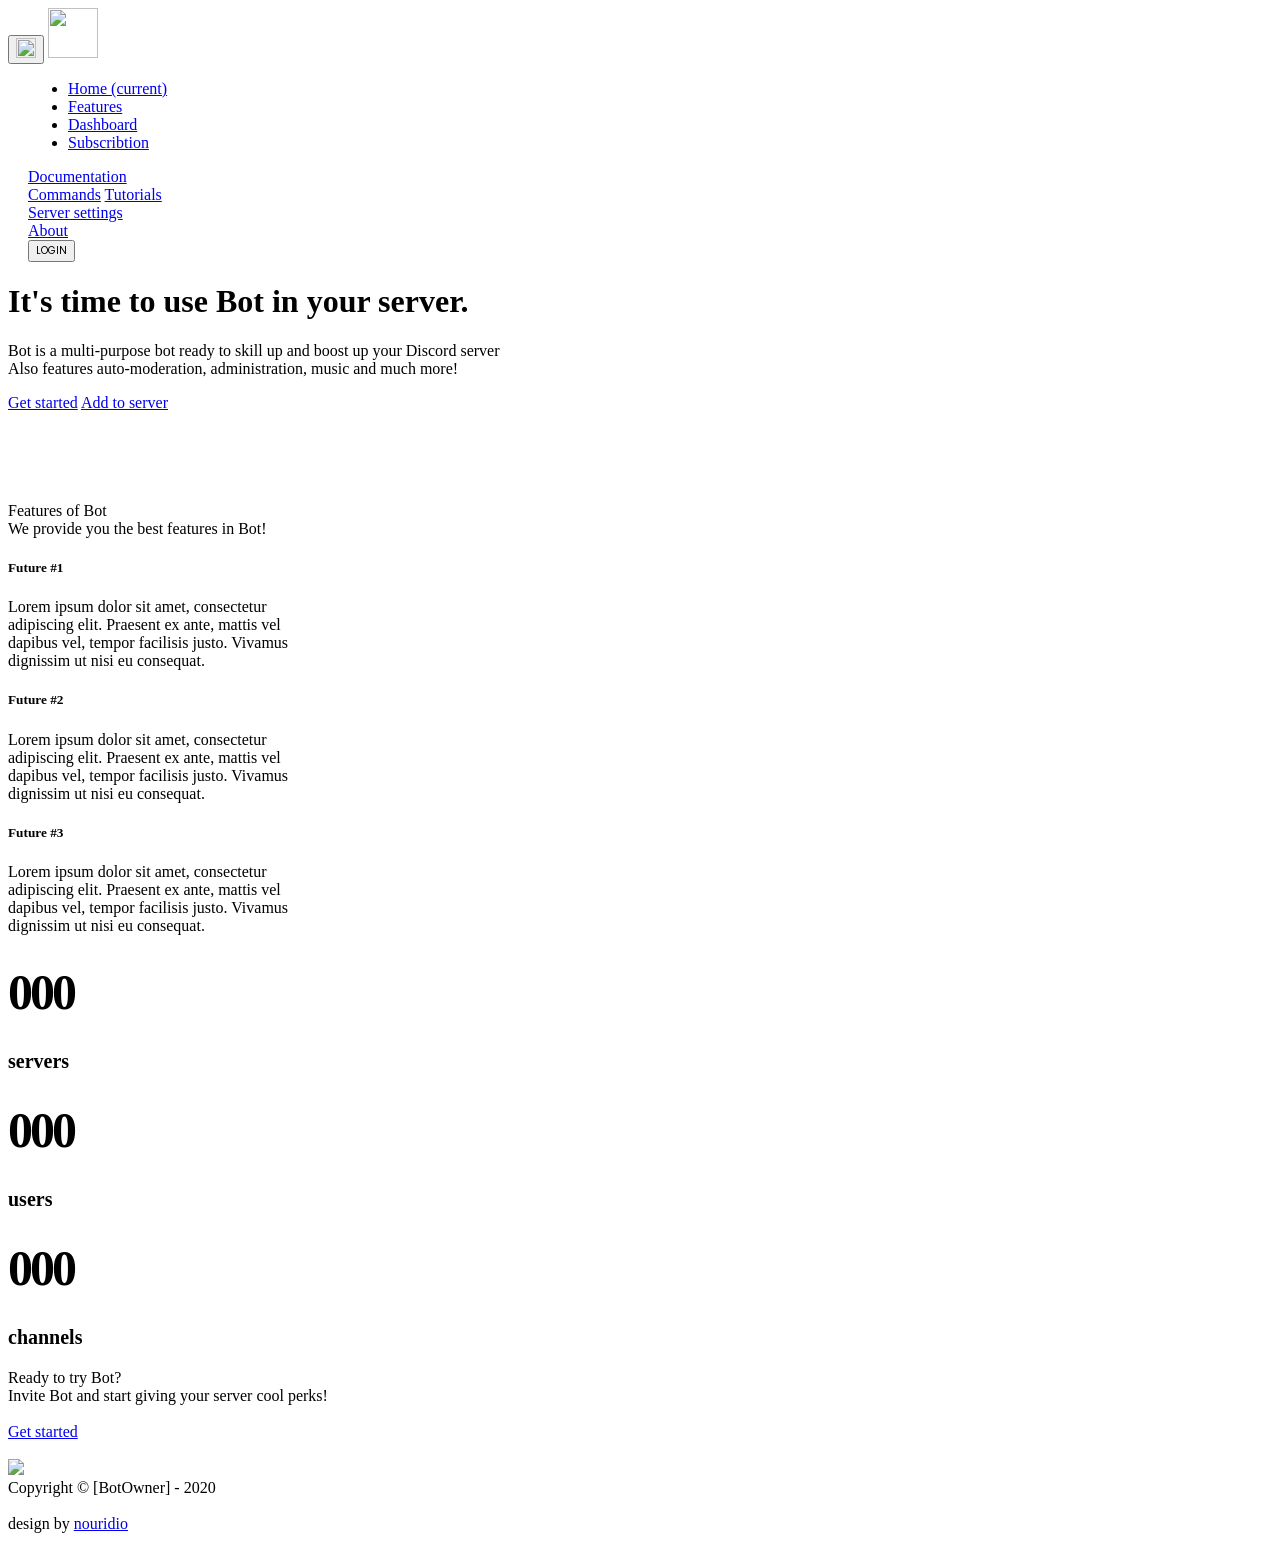
==== index.html @ 9c21bf8c "Add files via upload" ====
<!DOCTYPE html>
<html lang="en">
<head>
    <meta charset="UTF-8">
    <meta name="viewport" content="width=device-width, initial-scale=1, shrink-to-fit=no">
    <link rel="stylesheet" href="css/bootstrap.min.css">
    <link rel="stylesheet" href="css/main.css">
    <link rel="stylesheet" href="css/now-ui-kit.css">
    <link href="https://fonts.googleapis.com/css?family=Poppins:300,400,600,700,800,900&display=swap" rel="stylesheet">
    <link href="https://fonts.googleapis.com/css?family=Montserrat:400,600,700,800,900&display=swap" rel="stylesheet">
    <link href="https://fonts.googleapis.com/css?family=Lato:300,400,600,700,800,900&display=swap" rel="stylesheet">
    <title>Your bot name</title>
</head>
<body>
<nav class="navbar navbar-expand-lg bg-transparent">
    <button class="navbar-toggler" type="button" data-toggle="collapse" data-target="#navbarSupportedContent" aria-controls="navbarSupportedContent" aria-expanded="false" aria-label="Toggle navigation">
        <img src="assets/menuIcon.svg" width="20px" height="20px" style="max-width: none !important;">
    </button>
    <img src="assets/BotLogo.svg" width="50" height="50">
    <div class="collapse navbar-collapse" id="navbarSupportedContent" style="margin-left: 20px !important">
        <ul class="navbar-nav mr-auto">
            <li class="nav-item active">
                <a class="nav-link" href="#/">Home <span class="sr-only">(current)</span></a>
            </li>
            <li class="nav-item">
                <a class="nav-link" href="/features">Features</a>
            </li>
            <li class="nav-item">
                <a class="nav-link" href="/features">Dashboard</a>
            </li>
            <li class="nav-item">
                <a class="nav-link" href="/features">Subscribtion</a>
            </li>
        </ul>
        <div class="nav-item dropdown">
            <a class="nav-link dropdown-toggle" href="#" id="navbarDropdown" role="button" data-toggle="dropdown" aria-haspopup="true" aria-expanded="false">
                Documentation
            </a>
            <div class="dropdown-menu" aria-labelledby="navbarDropdown">
                <a class="dropdown-item" href="/commands">Commands</a>
                <a class="dropdown-item" href="/tutorials">Tutorials</a>
                <div class="dropdown-divider"></div>
                <a class="dropdown-item" href="/server-settings">Server settings</a>
            </div>
        </div>
        <div class="nav-item">
            <a class="nav-link" href="/about">About</a>
        </div>
        <button class="btn login-btn btn-outline-accent my-2 my-sm-0" style="font-size: 10px !important;font-family: poppins !important;">LOGIN</button>
    </div>
</nav>
<div class="heading">
    <h1 class="display-5 title">It's time to use Bot in your server.</h1>
    <p class="subtitle">Bot is a multi-purpose bot ready to skill up and boost up your Discord server<br />Also features auto-moderation, administration, music and much more!</p>
    <a class="btn btn-primary btn-lg" href="#start_link" target="_blank" role="button">Get started</a>
    <a class="btn btn-secondary btn-lg" href="#server_link" target="_blank" role="button">Add to server</a>
    <br /><br /><br /><br /><br /><br />
</div>
<div class="features">
    <div class="title">Features of Bot</div>
    <div class="subtitle">We provide you the best features in Bot!</div>
    <div class="cards">
        <div class="card" style="width: 18rem;">
        <div class="card-body">
            <h5 class="card-title">Future #1</h5>
            <p class="card-text">Lorem ipsum dolor sit amet, consectetur adipiscing elit. Praesent ex ante, mattis vel dapibus vel, tempor facilisis justo. Vivamus dignissim ut nisi eu consequat.</p>
        </div>
    </div>
        <div class="card" style="width: 18rem;">
            <div class="card-body">
                <h5 class="card-title">Future #2</h5>
                <p class="card-text">Lorem ipsum dolor sit amet, consectetur adipiscing elit. Praesent ex ante, mattis vel dapibus vel, tempor facilisis justo. Vivamus dignissim ut nisi eu consequat.</p>
            </div>
        </div>
        <div class="card" style="width: 18rem;">
            <div class="card-body">
                <h5 class="card-title">Future #3</h5>
                <p class="card-text">Lorem ipsum dolor sit amet, consectetur adipiscing elit. Praesent ex ante, mattis vel dapibus vel, tempor facilisis justo. Vivamus dignissim ut nisi eu consequat.</p>
            </div>
        </div>
    </div>
</div>
<div class="statistics">
    <div class="cards">
        <div class="card statistic" style="width: 18rem;">
            <div class="card-body">
                <p class="card-title" style="font-size: 50px !important;line-height: 15px !important;letter-spacing: -0.06em !important;font-weight: bold !important;">000</h1>
                <p style="font-weight: bold !important;font-size: 20px !important;">servers</p>
            </div>
        </div>
        <div class="card statistic" style="width: 18rem;">
            <div class="card-body">
                <p class="card-title" style="font-size: 50px !important;line-height: 15px !important;letter-spacing: -0.06em !important;font-weight: bold !important;">000</h1>
                <p style="font-weight: bold !important;font-size: 20px !important;">users</p>
            </div>
        </div>
        <div class="card statistic" style="width: 18rem;">
            <div class="card-body">
                <p class="card-title" style="font-size: 50px !important;line-height: 15px !important;letter-spacing: -0.06em !important;font-weight: bold !important;">000</h1>
                <p style="font-weight: bold !important;font-size: 20px !important;">channels</p>
            </div>
        </div>
    </div>
</div>
<div class="page_end">
    <div class="start">
        <div class="card">
            <div class="card-body gs-card">
                <div class="title">Ready to try Bot?</div>
                <div class="subtitle">Invite Bot and start giving your server cool perks!</div>
                <br />
                <a class="btn btn-primary btn-lg" href="#start_link" role="button">Get started</a>
            </div><br />
        </div>
    </div>
    <div class="footer">
        <div class="bot-footer">
            <img src="assets/BotLogoWord.svg" width="150"><br />
            Copyright © [BotOwner] - 2020
        </div><br/>
        <div class="nouridio">design by <a href="https://twitter.com/Nouridio"> nouridio</a></div>
    </div>
</div>
<script src="https://code.jquery.com/jquery-3.3.1.slim.min.js" integrity="sha384-q8i/X+965DzO0rT7abK41JStQIAqVgRVzpbzo5smXKp4YfRvH+8abtTE1Pi6jizo" crossorigin="anonymous"></script>
<script src="https://cdnjs.cloudflare.com/ajax/libs/popper.js/1.14.7/umd/popper.min.js" integrity="sha384-UO2eT0CpHqdSJQ6hJty5KVphtPhzWj9WO1clHTMGa3JDZwrnQq4sF86dIHNDz0W1" crossorigin="anonymous"></script>
<script src="https://stackpath.bootstrapcdn.com/bootstrap/4.3.1/js/bootstrap.min.js" integrity="sha384-JjSmVgyd0p3pXB1rRibZUAYoIIy6OrQ6VrjIEaFf/nJGzIxFDsf4x0xIM+B07jRM" crossorigin="anonymous"></script>
<script src="js/now-ui-kit.min.js"></script>
</body>
</html>
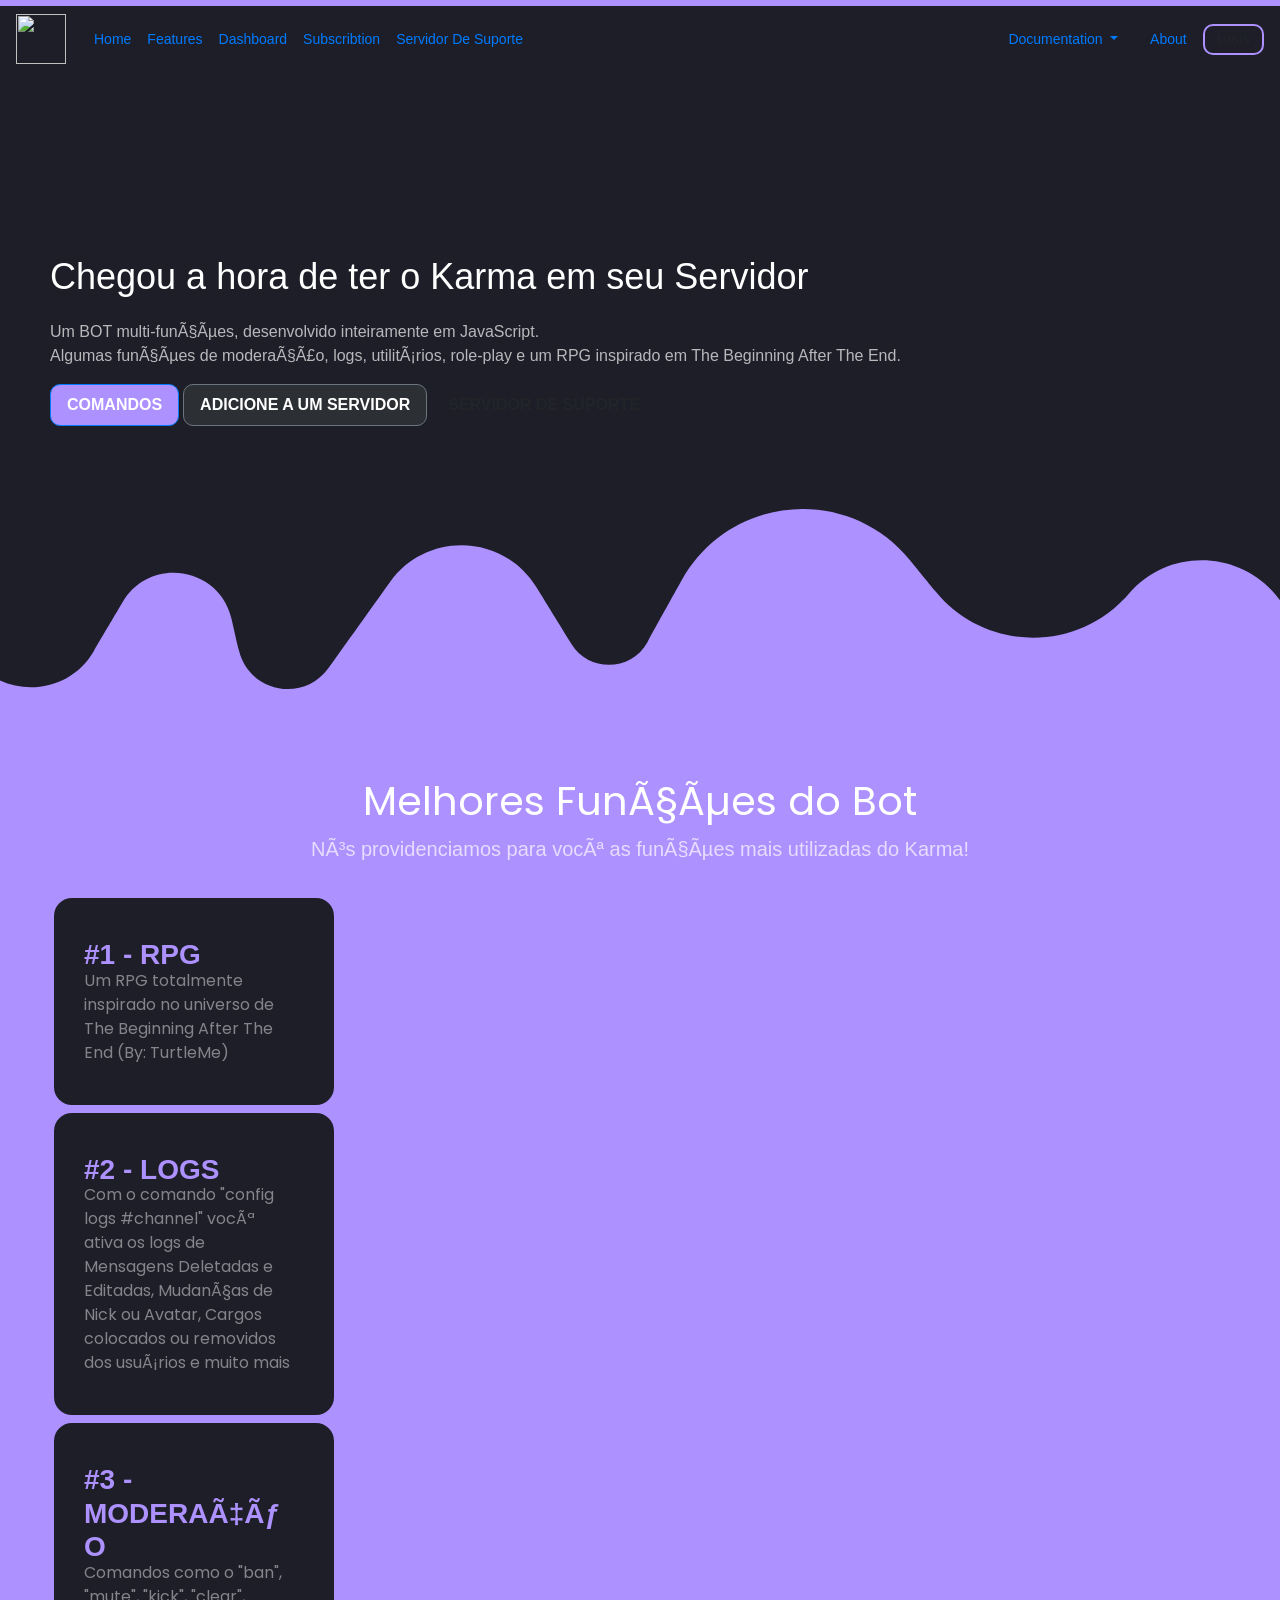
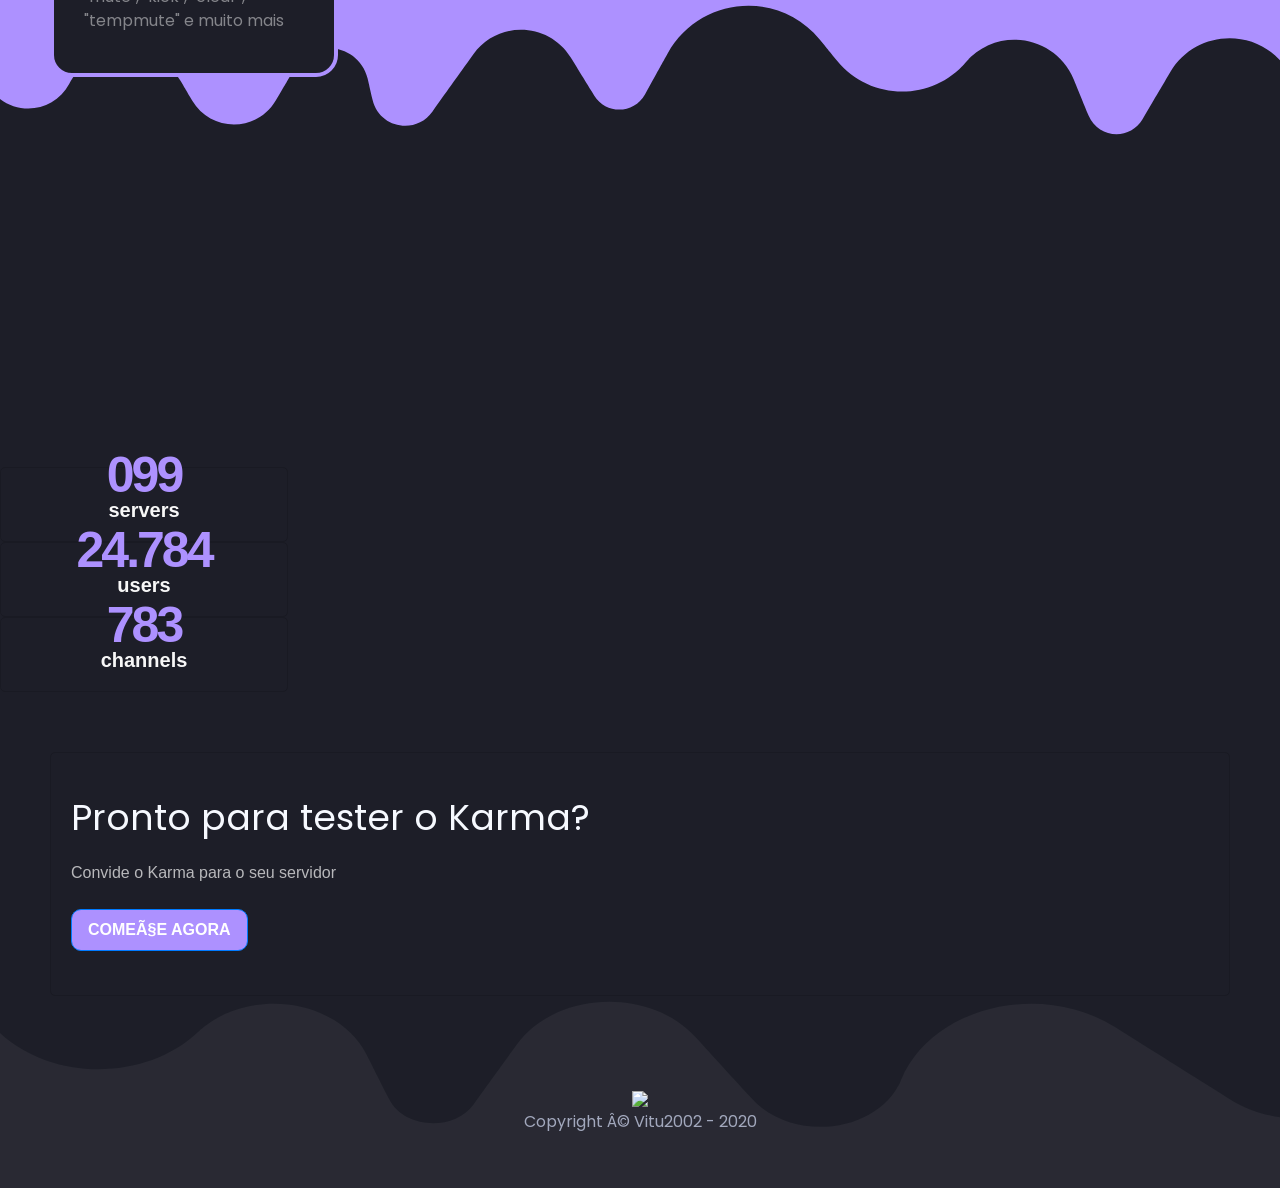
==== commit 04c5b08e: "Add files via upload" ====
--- a/index.html
+++ b/index.html
@@ -1,7 +1,7 @@
 <!DOCTYPE html>
-<html lang="en">
+<html lang="pt-br">
 <head>
-    <meta charset="UTF-8">
+    <meta charset="UTF-3">
     <meta name="viewport" content="width=device-width, initial-scale=1, shrink-to-fit=no">
     <link rel="stylesheet" href="css/bootstrap.min.css">
     <link rel="stylesheet" href="css/main.css">
@@ -9,14 +9,14 @@
     <link href="https://fonts.googleapis.com/css?family=Poppins:300,400,600,700,800,900&display=swap" rel="stylesheet">
     <link href="https://fonts.googleapis.com/css?family=Montserrat:400,600,700,800,900&display=swap" rel="stylesheet">
     <link href="https://fonts.googleapis.com/css?family=Lato:300,400,600,700,800,900&display=swap" rel="stylesheet">
-    <title>Your bot name</title>
+    <title>Karma</title>
 </head>
 <body>
 <nav class="navbar navbar-expand-lg bg-transparent">
     <button class="navbar-toggler" type="button" data-toggle="collapse" data-target="#navbarSupportedContent" aria-controls="navbarSupportedContent" aria-expanded="false" aria-label="Toggle navigation">
         <img src="assets/menuIcon.svg" width="20px" height="20px" style="max-width: none !important;">
     </button>
-    <img src="assets/BotLogo.svg" width="50" height="50">
+    <img src="assets/KarmaIcon.png" width="50" height="50">
     <div class="collapse navbar-collapse" id="navbarSupportedContent" style="margin-left: 20px !important">
         <ul class="navbar-nav mr-auto">
             <li class="nav-item active">
@@ -30,6 +30,9 @@
             </li>
             <li class="nav-item">
                 <a class="nav-link" href="/features">Subscribtion</a>
+            </li>
+            <li class="nav-item">
+                <a class="nav-link" href="#/">Servidor de Suporte <span class="sr-only">(current)</span></a>
             </li>
         </ul>
         <div class="nav-item dropdown">
@@ -50,32 +53,33 @@
     </div>
 </nav>
 <div class="heading">
-    <h1 class="display-5 title">It's time to use Bot in your server.</h1>
-    <p class="subtitle">Bot is a multi-purpose bot ready to skill up and boost up your Discord server<br />Also features auto-moderation, administration, music and much more!</p>
-    <a class="btn btn-primary btn-lg" href="#start_link" target="_blank" role="button">Get started</a>
-    <a class="btn btn-secondary btn-lg" href="#server_link" target="_blank" role="button">Add to server</a>
+    <h1 class="display-5 title">Chegou a hora de ter o Karma em seu Servidor</h1>
+    <p class="subtitle">Um BOT multi-funções, desenvolvido inteiramente em JavaScript. <br />Algumas funções de moderação, logs, utilitários, role-play e um RPG inspirado em The Beginning After The End.</p>
+    <a class="btn btn-primary btn-lg" href="#start_link" target="_blank" role="button">Comandos</a>
+    <a class="btn btn-secondary btn-lg" href="https://discord.com/api/oauth2/authorize?client_id=706939846379176046&permissions=470674678&scope=bot" target="_blank" role="button">Adicione a um Servidor</a>
+    <a class="btn btn-tertiary btn-lg" href="https://discord.gg/CdBTdD6" target="_blank" role="button">Servidor de Suporte</a>
     <br /><br /><br /><br /><br /><br />
 </div>
 <div class="features">
-    <div class="title">Features of Bot</div>
-    <div class="subtitle">We provide you the best features in Bot!</div>
+    <div class="title">Melhores Funções do Bot</div>
+    <div class="subtitle">Nós providenciamos para você as funções mais utilizadas do Karma!</div>
     <div class="cards">
         <div class="card" style="width: 18rem;">
         <div class="card-body">
-            <h5 class="card-title">Future #1</h5>
-            <p class="card-text">Lorem ipsum dolor sit amet, consectetur adipiscing elit. Praesent ex ante, mattis vel dapibus vel, tempor facilisis justo. Vivamus dignissim ut nisi eu consequat.</p>
+            <h5 class="card-title">#1 - RPG</h5>
+            <p class="card-text">Um RPG totalmente inspirado no universo de The Beginning After The End (By: TurtleMe)</p>
         </div>
     </div>
         <div class="card" style="width: 18rem;">
             <div class="card-body">
-                <h5 class="card-title">Future #2</h5>
-                <p class="card-text">Lorem ipsum dolor sit amet, consectetur adipiscing elit. Praesent ex ante, mattis vel dapibus vel, tempor facilisis justo. Vivamus dignissim ut nisi eu consequat.</p>
+                <h5 class="card-title">#2 - LOGS</h5>
+                <p class="card-text">Com o comando "config logs #channel" você ativa os logs de Mensagens Deletadas e Editadas, Mudanças de Nick ou Avatar, Cargos colocados ou removidos dos usuários e muito mais</p>
             </div>
         </div>
         <div class="card" style="width: 18rem;">
             <div class="card-body">
-                <h5 class="card-title">Future #3</h5>
-                <p class="card-text">Lorem ipsum dolor sit amet, consectetur adipiscing elit. Praesent ex ante, mattis vel dapibus vel, tempor facilisis justo. Vivamus dignissim ut nisi eu consequat.</p>
+                <h5 class="card-title">#3 - MODERAÇÃO</h5>
+                <p class="card-text">Comandos como o "ban", "mute", "kick", "clear", "tempmute" e muito mais</p>
             </div>
         </div>
     </div>
@@ -84,19 +88,19 @@
     <div class="cards">
         <div class="card statistic" style="width: 18rem;">
             <div class="card-body">
-                <p class="card-title" style="font-size: 50px !important;line-height: 15px !important;letter-spacing: -0.06em !important;font-weight: bold !important;">000</h1>
+                <p class="card-title" style="font-size: 50px !important;line-height: 15px !important;letter-spacing: -0.06em !important;font-weight: bold !important;">099</h1>
                 <p style="font-weight: bold !important;font-size: 20px !important;">servers</p>
             </div>
         </div>
         <div class="card statistic" style="width: 18rem;">
             <div class="card-body">
-                <p class="card-title" style="font-size: 50px !important;line-height: 15px !important;letter-spacing: -0.06em !important;font-weight: bold !important;">000</h1>
+                <p class="card-title" style="font-size: 50px !important;line-height: 15px !important;letter-spacing: -0.06em !important;font-weight: bold !important;">24.784</h1>
                 <p style="font-weight: bold !important;font-size: 20px !important;">users</p>
             </div>
         </div>
         <div class="card statistic" style="width: 18rem;">
             <div class="card-body">
-                <p class="card-title" style="font-size: 50px !important;line-height: 15px !important;letter-spacing: -0.06em !important;font-weight: bold !important;">000</h1>
+                <p class="card-title" style="font-size: 50px !important;line-height: 15px !important;letter-spacing: -0.06em !important;font-weight: bold !important;">783</h1>
                 <p style="font-weight: bold !important;font-size: 20px !important;">channels</p>
             </div>
         </div>
@@ -106,20 +110,18 @@
     <div class="start">
         <div class="card">
             <div class="card-body gs-card">
-                <div class="title">Ready to try Bot?</div>
-                <div class="subtitle">Invite Bot and start giving your server cool perks!</div>
+                <div class="title">Pronto para tester o Karma?</div>
+                <div class="subtitle">Convide o Karma para o seu servidor</div>
                 <br />
-                <a class="btn btn-primary btn-lg" href="#start_link" role="button">Get started</a>
+                <a class="btn btn-primary btn-lg" href="https://discord.com/api/oauth2/authorize?client_id=706939846379176046&permissions=470674678&scope=bot" role="button">Começe agora</a>
             </div><br />
         </div>
     </div>
     <div class="footer">
         <div class="bot-footer">
-            <img src="assets/BotLogoWord.svg" width="150"><br />
-            Copyright © [BotOwner] - 2020
+            <img src="assets/KarmaIcon.png" width="150"><br />
+            Copyright © Vitu2002 - 2020
         </div><br/>
-        <div class="nouridio">design by <a href="https://twitter.com/Nouridio"> nouridio</a></div>
-    </div>
 </div>
 <script src="https://code.jquery.com/jquery-3.3.1.slim.min.js" integrity="sha384-q8i/X+965DzO0rT7abK41JStQIAqVgRVzpbzo5smXKp4YfRvH+8abtTE1Pi6jizo" crossorigin="anonymous"></script>
 <script src="https://cdnjs.cloudflare.com/ajax/libs/popper.js/1.14.7/umd/popper.min.js" integrity="sha384-UO2eT0CpHqdSJQ6hJty5KVphtPhzWj9WO1clHTMGa3JDZwrnQq4sF86dIHNDz0W1" crossorigin="anonymous"></script>
--- a/css/main.css
+++ b/css/main.css
@@ -0,0 +1,207 @@
+body {
+    font-family: 'Poppins', sans-serif !important;
+    background-color: #1D1E28;
+    color: #fff;
+    -webkit-font-smoothing: antialiased;
+    -moz-osx-font-smoothing: grayscale;
+    text-rendering: optimizeLegibility;
+    border-top: 6px #AD91FF solid !important;
+    font-size: 16px;
+}
+
+.nav-link {
+     font-size: 14px !important;
+     background: transparent !important;
+     font-family: Lato, sans-serif !important;
+     text-transform: capitalize !important;
+ }
+ .nav-link:hover {
+     background: transparent !important;
+     color: #AD91FF !important;
+     font-weight: bold !important;
+ }
+
+ .login-btn {
+     border: 2px solid #AD91FF !important;
+     font-size: 10px !important;
+ }
+ .login-btn:hover {
+     background: #AD91FF !important;
+ }
+.navbar {
+    box-shadow: none !important
+}
+
+.navbar-brand {
+    font-size: 25px !important
+}
+
+.navbar-toggler-icon {
+    color: #fff !important
+}
+
+.btn {
+    border-radius: 10px !important;
+    font-size: 16px !important;
+    font-weight: 600 !important;
+    text-transform: uppercase !important;
+}
+
+.btn-primary {
+    background-color: #AD91FF!important
+}
+.btn-secondary {
+    background-color: #2C2F33 !important
+}
+.heading {
+    padding: 160px 50px !important;
+    color: #fff !important;
+    background-image: url("../assets/wavy-purple-by-nouridio.svg") !important;
+    background-position: bottom !important;
+    background-size: 300% !important;
+    background-repeat: no-repeat !important;
+}
+
+.title {
+    line-height: 90px !important;
+    margin-bottom: -2px !important;
+    font-size: 36px !important
+}
+
+.subtitle {
+    color: rgba(255, 255, 255, 0.685) !important;
+    font-size: 16px !important;
+    font-family: 'Lato', sans-serif;
+}
+
+
+.features {
+    text-align: center !important;
+    background: #AD91FF !important;
+    padding: 60px 50px !important;
+    background-image: url("../assets/wavy-dark-by-nouridio.svg") !important;
+    background-position: bottom !important;
+    background-size: 200% !important;
+    background-repeat: no-repeat !important;
+}
+.features .title {
+    font-size: 40px !important;
+    color: #ffffff !important;
+    line-height: 70px !important;
+}
+
+.features .subtitle {
+    font-size: 20px !important;
+    color: #a2a8bd;
+}
+
+.features .card-body {
+    text-align: left !important;
+}
+
+.features .card-title {
+    margin: 0 0 -3px !important;
+}
+.cards {
+    margin-top: 30px !important;
+}
+
+.card {
+    border-radius: 5px !important;
+    box-shadow: none !important;
+}
+
+.card-title {
+    font-size: 28px !important;
+    font-weight: 600 !important;
+    color: #AD91FF !important;
+}
+
+.statistics {
+    text-align: center !important;
+    padding-top: 300px !important;
+}
+
+.statistics .card-body{
+    padding: 0 !important;
+    height: 280 !important;
+    width: 332 !important;
+    max-height: 280 !important;
+    max-width: 332 !important;
+}
+
+.statistics .title {
+    font-size: 40px !important;
+    color: #ffffff !important;
+    line-height: 70px !important;
+}
+
+.statistics .subtitle {
+    font-size: 20px !important;
+    color: #a2a8bd;
+}
+
+.card.statistic {
+    background: transparent !important;
+    box-shadow: none !important;
+    color: #f7f7f7 !important;
+}
+
+
+.page_end {
+    background-image: url("../assets/wavy-light-by-nouridio.svg") !important;
+    background-position: bottom !important;
+    background-size: 200% !important;
+    background-repeat: no-repeat !important;
+}
+.start {
+    padding: 60px 50px !important
+}
+
+.start .card {
+    background: transparent !important;
+    color: #f6f9ff !important;
+}
+
+.features .card {
+    background: #1D1E28;
+    border-radius: 22px !important;
+    border: 4px solid #AD91FF;
+}
+.features .card-text {
+color: rgba(255, 255, 255, 0.46) !important
+}
+
+.features .card-body {
+    padding: 40px 40px 40px 30px !important;
+}
+
+.navbar-toggler-icon {
+    color: #fff !important
+}
+.footer {
+    text-align: center !important;
+    padding: 5px 6px !important;
+    color: #ecf2ff;
+    padding: 30px 30px !important
+}
+
+.footer .nouridio {
+    font-family: 'Montserrat' !important;
+    font-style: normal !important;
+    font-weight: 600 !important;
+    font-size: 16px !important;
+    line-height: 5px !important;
+    letter-spacing: 0.15em !important;
+    font-variant: small-caps !important;
+}
+
+.footer .nouridio a {
+    color: #AD91FF !important;
+    text-decoration: none !important;
+}
+
+.footer .bot-footer {
+    text-align: center !important;
+    color: #a2a8bd !important
+}
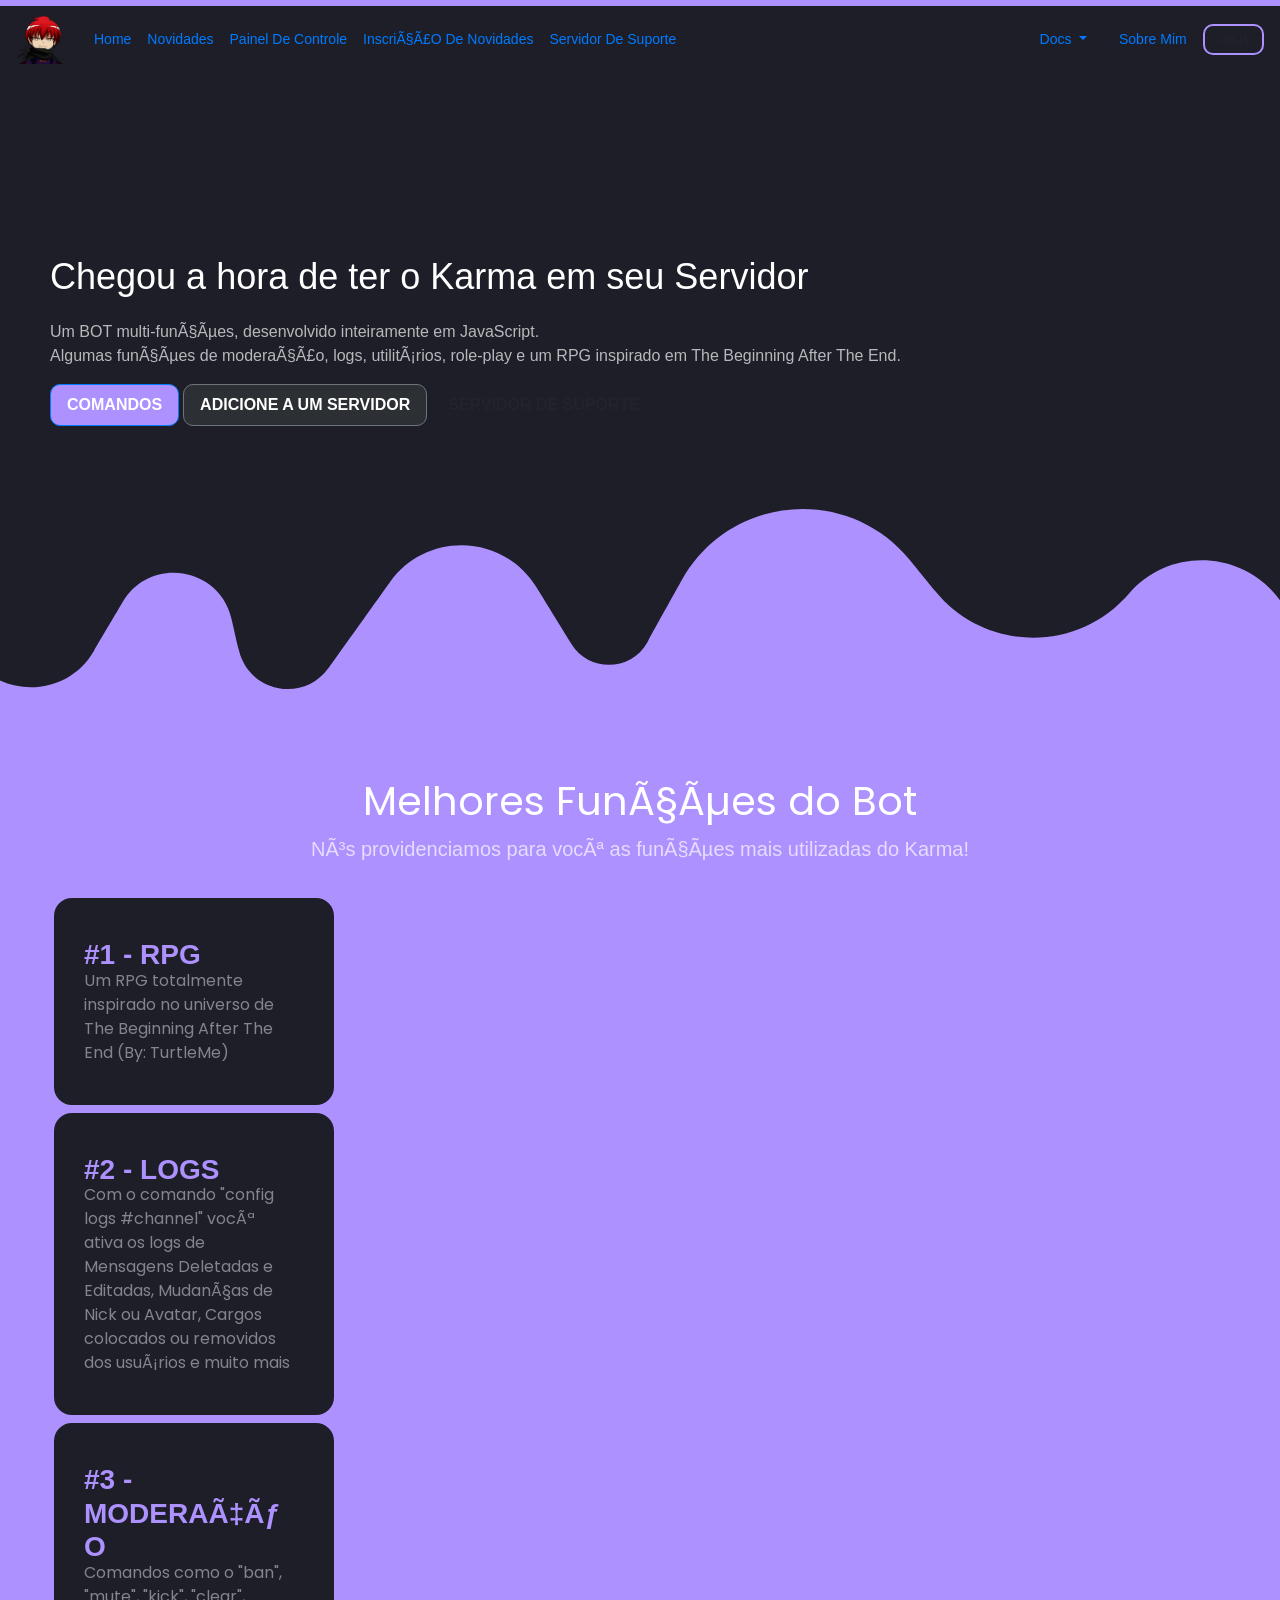
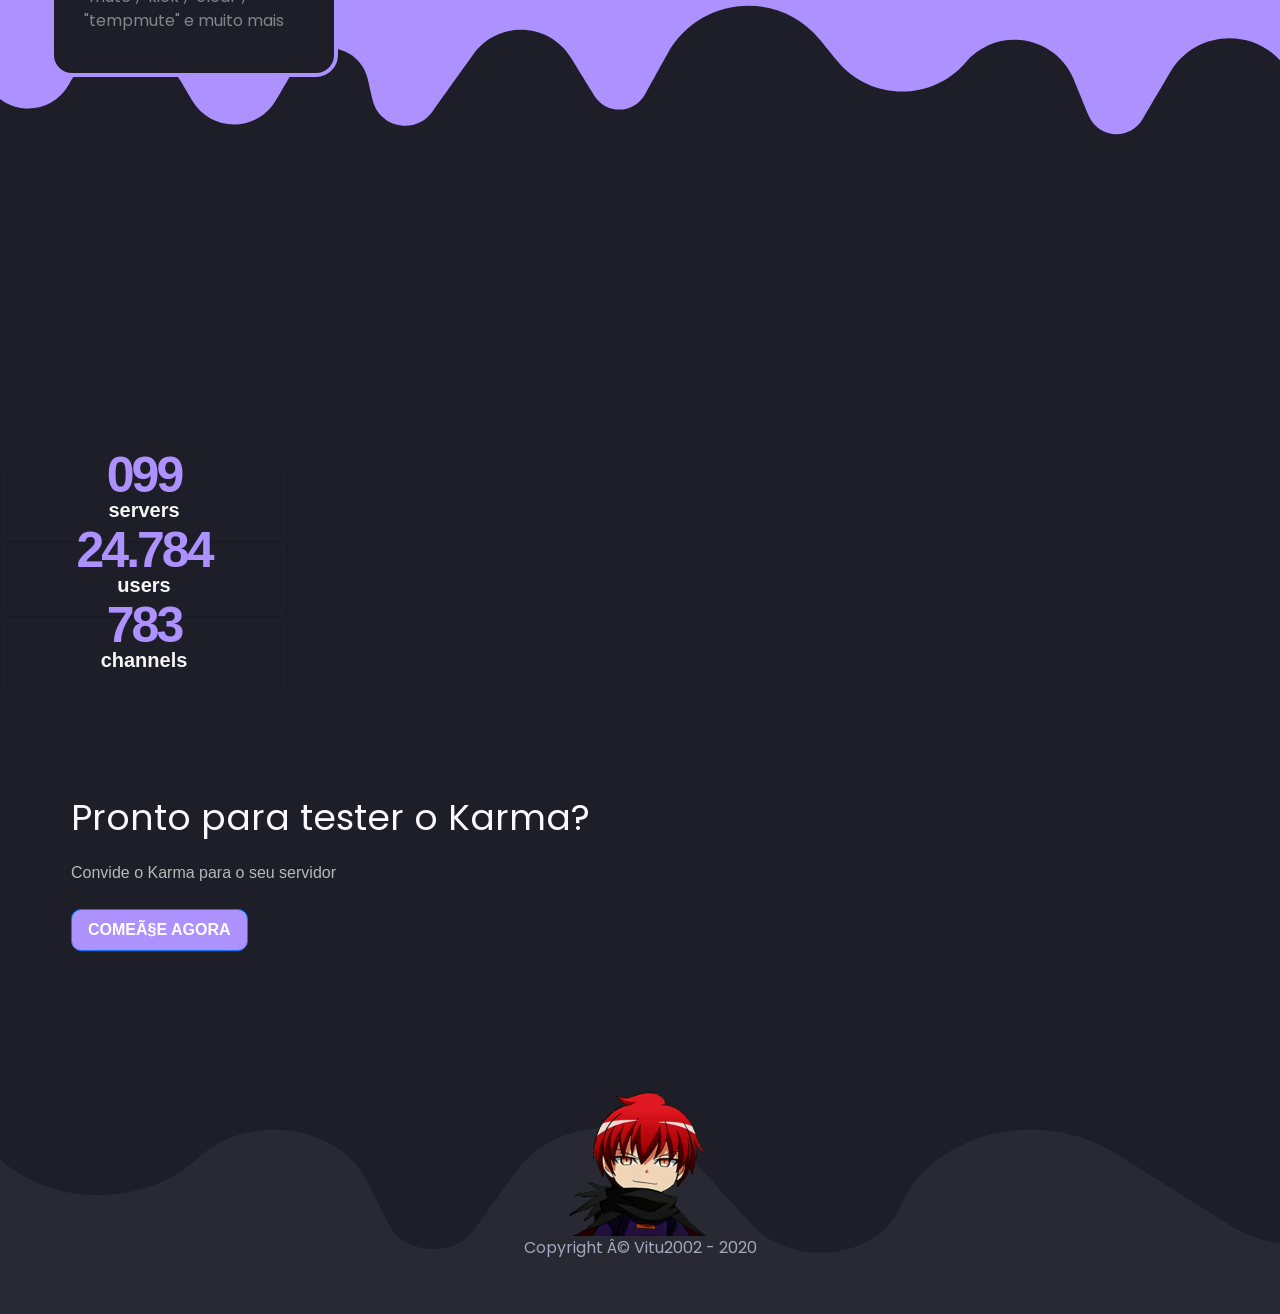
==== commit 40b49295: "Update index.html" ====
--- a/index.html
+++ b/index.html
@@ -23,13 +23,13 @@
                 <a class="nav-link" href="#/">Home <span class="sr-only">(current)</span></a>
             </li>
             <li class="nav-item">
-                <a class="nav-link" href="/features">Features</a>
+                <a class="nav-link" href="/features">Novidades</a>
             </li>
             <li class="nav-item">
-                <a class="nav-link" href="/features">Dashboard</a>
+                <a class="nav-link" href="/features">Painel de Controle</a>
             </li>
             <li class="nav-item">
-                <a class="nav-link" href="/features">Subscribtion</a>
+                <a class="nav-link" href="/features">Inscrição de Novidades</a>
             </li>
             <li class="nav-item">
                 <a class="nav-link" href="#/">Servidor de Suporte <span class="sr-only">(current)</span></a>
@@ -37,17 +37,17 @@
         </ul>
         <div class="nav-item dropdown">
             <a class="nav-link dropdown-toggle" href="#" id="navbarDropdown" role="button" data-toggle="dropdown" aria-haspopup="true" aria-expanded="false">
-                Documentation
+                Docs
             </a>
             <div class="dropdown-menu" aria-labelledby="navbarDropdown">
-                <a class="dropdown-item" href="/commands">Commands</a>
-                <a class="dropdown-item" href="/tutorials">Tutorials</a>
+                <a class="dropdown-item" href="/commands">Comandos</a>
+                <a class="dropdown-item" href="/tutorials">Tutorial</a>
                 <div class="dropdown-divider"></div>
-                <a class="dropdown-item" href="/server-settings">Server settings</a>
+                <a class="dropdown-item" href="/server-settings">Configurações de Servidor</a>
             </div>
         </div>
         <div class="nav-item">
-            <a class="nav-link" href="/about">About</a>
+            <a class="nav-link" href="/about">Sobre mim</a>
         </div>
         <button class="btn login-btn btn-outline-accent my-2 my-sm-0" style="font-size: 10px !important;font-family: poppins !important;">LOGIN</button>
     </div>
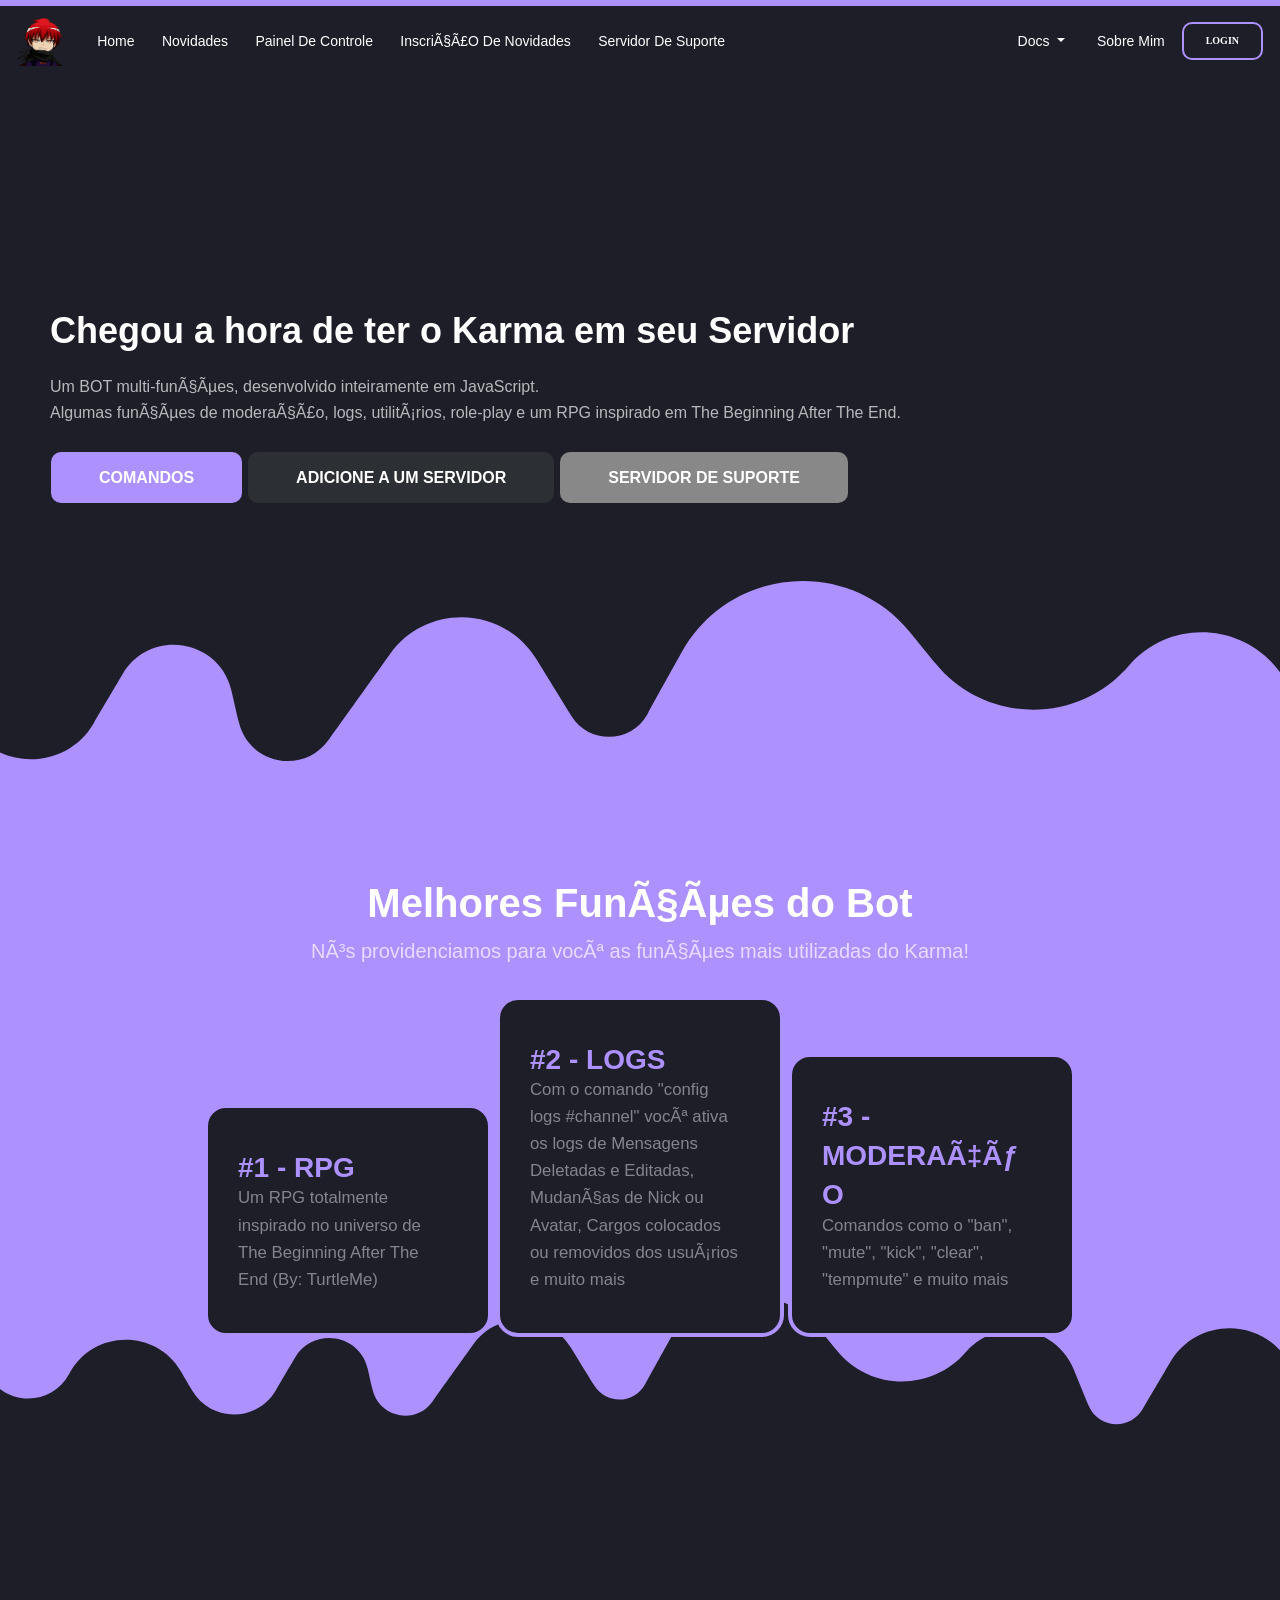
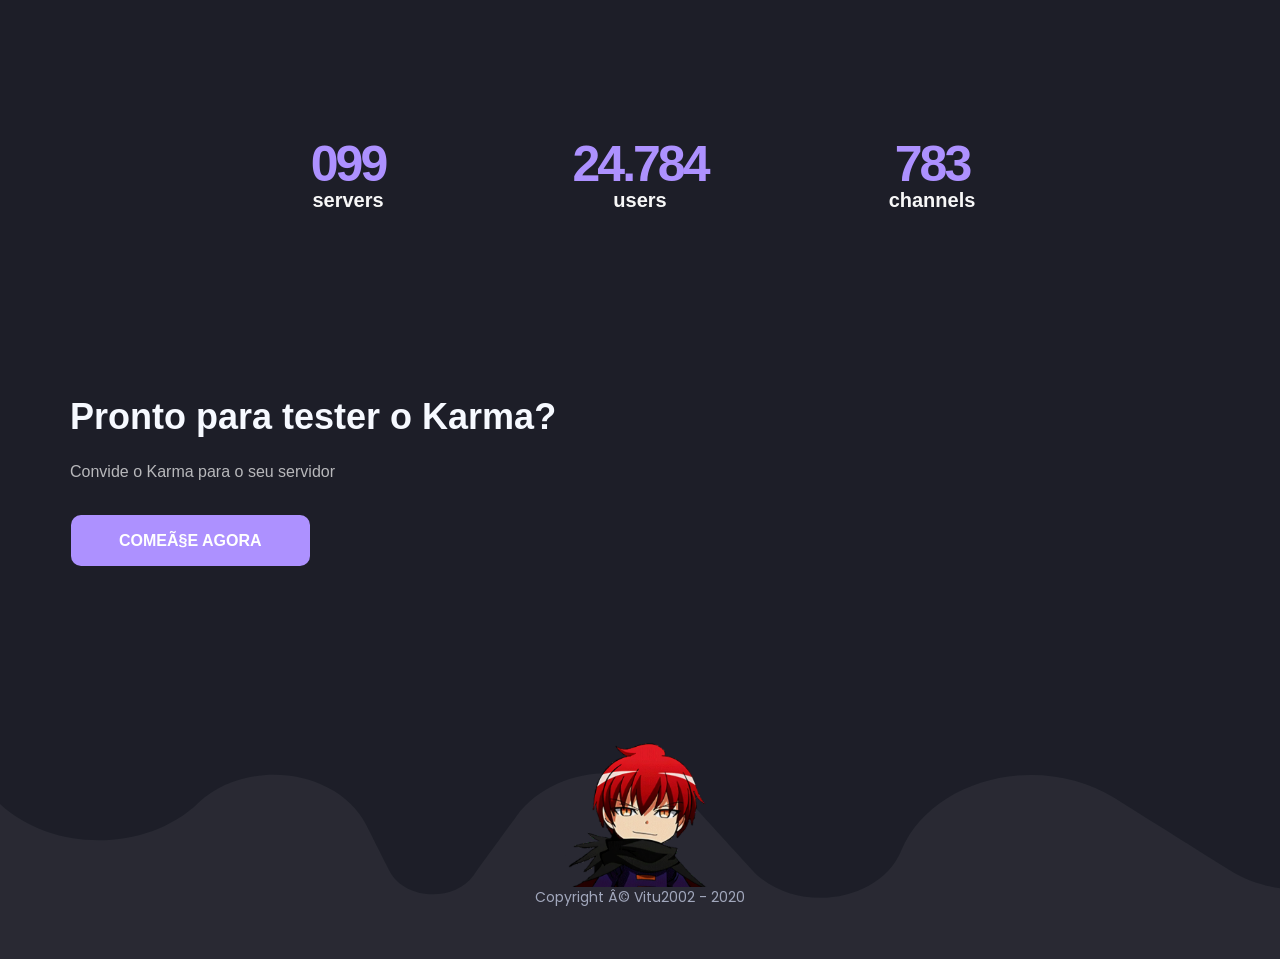
==== commit 63108aad: "Update index.html" ====
--- a/index.html
+++ b/index.html
@@ -23,7 +23,7 @@
                 <a class="nav-link" href="#/">Home <span class="sr-only">(current)</span></a>
             </li>
             <li class="nav-item">
-                <a class="nav-link" href="/features">Novidades</a>
+                <a class="nav-link" href="/news">Novidades</a>
             </li>
             <li class="nav-item">
                 <a class="nav-link" href="/features">Painel de Controle</a>
